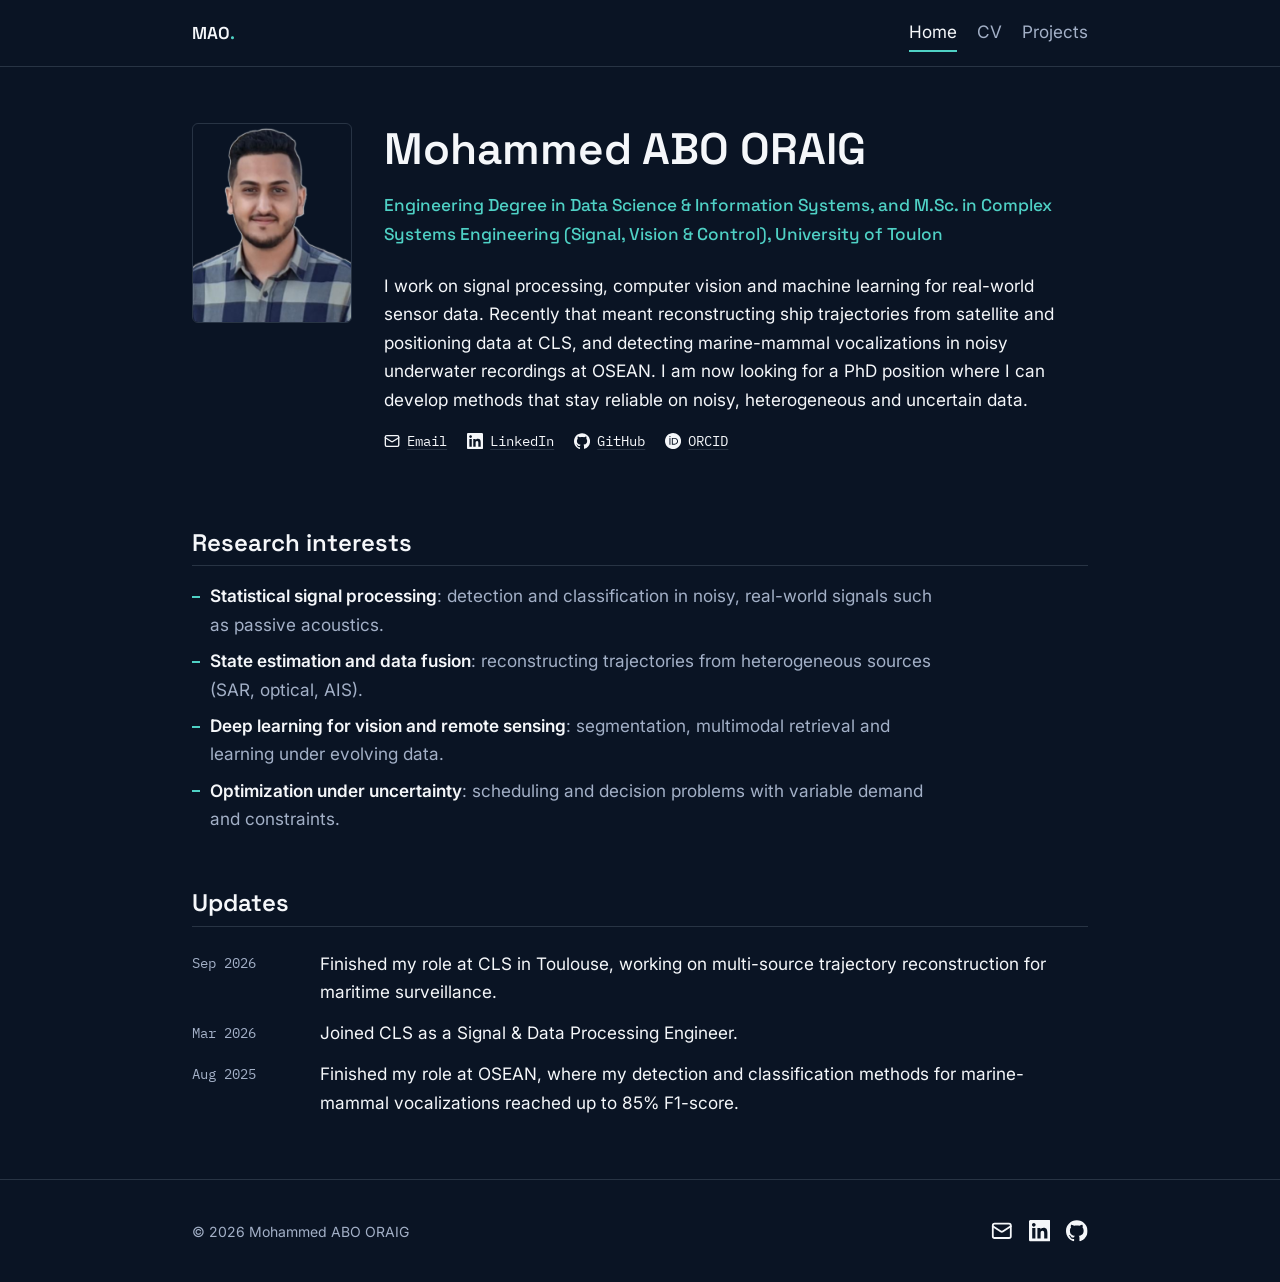
==== V2/index.html @ 3be8e7a5 "init V2" ====
<!DOCTYPE html>
<html lang="en">
<head>
  <meta charset="UTF-8">
  <meta name="viewport" content="width=device-width, initial-scale=1.0">
  <title>Mohammed ABO ORAIG</title>
  <meta name="description" content="Mohammed ABO ORAIG: M.Sc. and engineering student in complex systems, signal processing, vision and data science at the University of Toulon.">
  <meta name="theme-color" content="#0a1424">
  <link rel="icon" type="image/jpeg" href="../src/top.jpg">
  <link rel="preconnect" href="https://fonts.googleapis.com">
  <link rel="preconnect" href="https://fonts.gstatic.com" crossorigin>
  <link href="https://fonts.googleapis.com/css2?family=Inter:wght@400;500;600&family=Space+Grotesk:wght@500;600;700&family=IBM+Plex+Mono:wght@500&display=swap" rel="stylesheet">
  <link rel="stylesheet" href="styles.css">
</head>
<body>
  <!-- Icon sprite: defined once per page, drawn anywhere with <svg class="icon"><use href="#icon-NAME"/></svg>.
       Brand glyphs are from Simple Icons (CC0). Copy this whole block to cv.html and projects.html. -->
  <svg width="0" height="0" style="position:absolute" aria-hidden="true" focusable="false">
    <symbol id="icon-mail" viewBox="0 0 24 24">
      <g fill="none" stroke="currentColor" stroke-width="2" stroke-linecap="round" stroke-linejoin="round">
        <rect width="20" height="16" x="2" y="4" rx="2"/>
        <path d="m22 7-8.97 5.7a1.94 1.94 0 0 1-2.06 0L2 7"/>
      </g>
    </symbol>
    <symbol id="icon-linkedin" viewBox="0 0 24 24">
      <path d="M20.447 20.452h-3.554v-5.569c0-1.328-.027-3.037-1.852-3.037-1.853 0-2.136 1.445-2.136 2.939v5.667H9.351V9h3.414v1.561h.046c.477-.9 1.637-1.85 3.37-1.85 3.601 0 4.267 2.37 4.267 5.455v6.286zM5.337 7.433c-1.144 0-2.063-.926-2.063-2.065 0-1.138.92-2.063 2.063-2.063 1.14 0 2.064.925 2.064 2.063 0 1.139-.925 2.065-2.064 2.065zm1.782 13.019H3.555V9h3.564v11.452zM22.225 0H1.771C.792 0 0 .774 0 1.729v20.542C0 23.227.792 24 1.771 24h20.451C23.2 24 24 23.227 24 22.271V1.729C24 .774 23.2 0 22.222 0h.003z"/>
    </symbol>
    <symbol id="icon-github" viewBox="0 0 24 24">
      <path d="M12 .297c-6.63 0-12 5.373-12 12 0 5.303 3.438 9.8 8.205 11.385.6.113.82-.258.82-.577 0-.285-.01-1.04-.015-2.04-3.338.724-4.042-1.61-4.042-1.61C4.422 18.07 3.633 17.7 3.633 17.7c-1.087-.744.084-.729.084-.729 1.205.084 1.838 1.236 1.838 1.236 1.07 1.835 2.809 1.305 3.495.998.108-.776.417-1.305.76-1.605-2.665-.3-5.466-1.332-5.466-5.93 0-1.31.465-2.38 1.235-3.22-.135-.303-.54-1.523.105-3.176 0 0 1.005-.322 3.3 1.23.96-.267 1.98-.399 3-.405 1.02.006 2.04.138 3 .405 2.28-1.552 3.285-1.23 3.285-1.23.645 1.653.24 2.873.12 3.176.765.84 1.23 1.91 1.23 3.22 0 4.61-2.805 5.625-5.475 5.92.42.36.81 1.096.81 2.22 0 1.606-.015 2.896-.015 3.286 0 .315.21.69.825.57C20.565 22.092 24 17.592 24 12.297c0-6.627-5.373-12-12-12"/>
    </symbol>
    <symbol id="icon-orcid" viewBox="0 0 24 24">
      <path d="M12 0C5.372 0 0 5.372 0 12s5.372 12 12 12 12-5.372 12-12S18.628 0 12 0zM7.369 4.378c.525 0 .947.431.947.947s-.422.947-.947.947a.95.95 0 0 1-.947-.947c0-.525.422-.947.947-.947zm-.722 3.038h1.444v10.041H6.647V7.416zm3.562 0h3.9c3.712 0 5.344 2.653 5.344 5.025 0 2.578-2.016 5.025-5.325 5.025h-3.919V7.416zm1.444 1.303v7.444h2.297c3.272 0 4.022-2.484 4.022-3.722 0-2.016-1.284-3.722-4.097-3.722h-2.222z"/>
    </symbol>
  </svg>

  <a class="skip-link" href="#main">Skip to content</a>

  <header class="site-header">
    <div class="container">
      <a class="brand" href="index.html" aria-label="Mohammed ABO ORAIG, home">MAO<span>.</span></a>
      <nav class="site-nav" aria-label="Main">
        <ul>
          <li><a href="index.html" aria-current="page">Home</a></li>
          <li><a href="cv.html">CV</a></li>
          <li><a href="projects.html">Projects</a></li>
        </ul>
      </nav>
    </div>
  </header>

  <main id="main">
    <section class="intro container" aria-labelledby="intro-title">
      <img class="portrait" src="../src/photo.png" alt="Portrait of Mohammed ABO ORAIG" width="160" height="200">
      <div class="intro-text">
        <h1 id="intro-title">Mohammed ABO ORAIG</h1>
        <p class="intro-role">Engineering Degree in Data Science &amp; Information Systems, and M.Sc. in Complex Systems Engineering (Signal, Vision &amp; Control), University of Toulon</p>
        <p class="intro-statement">I work on signal processing, computer vision and machine learning for real-world sensor data. Recently that meant reconstructing ship trajectories from satellite and positioning data at CLS, and detecting marine-mammal vocalizations in noisy underwater recordings at OSEAN. I am now looking for a PhD position where I can develop methods that stay reliable on noisy, heterogeneous and uncertain data.</p>
        <ul class="link-row">
          <li><a href="mailto:m.abooraig@gmail.com"><svg class="icon" aria-hidden="true" focusable="false"><use href="#icon-mail"/></svg>Email</a></li>
          <li><a href="https://www.linkedin.com/in/mohammed-abo-oraig/" target="_blank" rel="noopener noreferrer"><svg class="icon" aria-hidden="true" focusable="false"><use href="#icon-linkedin"/></svg>LinkedIn</a></li>
          <li><a href="https://github.com/AboOraig/" target="_blank" rel="noopener noreferrer"><svg class="icon" aria-hidden="true" focusable="false"><use href="#icon-github"/></svg>GitHub</a></li>
          <li><a href="https://orcid.org/0009-0007-1928-8496" target="_blank" rel="noopener noreferrer"><svg class="icon" aria-hidden="true" focusable="false"><use href="#icon-orcid"/></svg>ORCID</a></li>
        </ul>
      </div>
    </section>

    <div class="container">
      <section class="page-section" id="research-interests">
        <h2>Research interests</h2>
        <ul class="interests">
          <li><strong>Statistical signal processing</strong>: detection and classification in noisy, real-world signals such as passive acoustics.</li>
          <li><strong>State estimation and data fusion</strong>: reconstructing trajectories from heterogeneous sources (SAR, optical, AIS).</li>
          <li><strong>Deep learning for vision and remote sensing</strong>: segmentation, multimodal retrieval and learning under evolving data.</li>
          <li><strong>Optimization under uncertainty</strong>: scheduling and decision problems with variable demand and constraints.</li>
        </ul>
      </section>

      <section class="page-section" id="updates">
        <h2>Updates</h2>
        <ul class="updates">
          <li><time datetime="2026-09">Sep 2026</time><span>Finished my role at CLS in Toulouse, working on multi-source trajectory reconstruction for maritime surveillance.</span></li>
          <li><time datetime="2026-03">Mar 2026</time><span>Joined CLS as a Signal &amp; Data Processing Engineer.</span></li>
          <li><time datetime="2025-08">Aug 2025</time><span>Finished my role at OSEAN, where my detection and classification methods for marine-mammal vocalizations reached up to 85% F1-score.</span></li>
        </ul>
      </section>
    </div>
  </main>

  <footer class="site-footer">
    <div class="container">
      <p>© 2026 Mohammed ABO ORAIG</p>
      <ul class="link-row link-row--icons">
        <li><a href="mailto:m.abooraig@gmail.com" aria-label="Email" title="Email"><svg class="icon" aria-hidden="true" focusable="false"><use href="#icon-mail"/></svg></a></li>
        <li><a href="https://www.linkedin.com/in/mohammed-abo-oraig/" target="_blank" rel="noopener noreferrer" aria-label="LinkedIn" title="LinkedIn"><svg class="icon" aria-hidden="true" focusable="false"><use href="#icon-linkedin"/></svg></a></li>
        <li><a href="https://github.com/AboOraig/" target="_blank" rel="noopener noreferrer" aria-label="GitHub" title="GitHub"><svg class="icon" aria-hidden="true" focusable="false"><use href="#icon-github"/></svg></a></li>
      </ul>
    </div>
  </footer>
</body>
</html>
---- V2/styles.css ----
/* ============================================
   TOKENS
   One background, one surface, one accent.
   ============================================ */
:root {
  color-scheme: dark;

  /* Color */
  --bg: #0a1424;
  --surface: #132747;
  --border: rgba(148, 163, 184, 0.22);
  --text: #f5f7fa;
  --text-muted: #a3b0c7;
  --accent: #4fd1c5;
  --accent-soft: rgba(79, 209, 197, 0.14);

  /* Type */
  --font-heading: 'Space Grotesk', 'Inter', system-ui, sans-serif;
  --font-body: 'Inter', system-ui, sans-serif;
  --font-mono: 'IBM Plex Mono', ui-monospace, monospace;

  --fs-body: clamp(1rem, 0.96rem + 0.2vw, 1.075rem);
  --fs-small: 0.875rem;
  --fs-h1: clamp(1.9rem, 1.5rem + 1.8vw, 2.75rem);
  --fs-h2: clamp(1.25rem, 1.12rem + 0.6vw, 1.5rem);

  /* Spacing */
  --space-1: 0.5rem;
  --space-2: 1rem;
  --space-3: clamp(1.5rem, 1.2rem + 1.2vw, 2rem);
  --space-4: clamp(2.5rem, 2rem + 2vw, 3.5rem);
  --space-5: clamp(3.5rem, 3rem + 2.5vw, 5rem);

  /* Layout: one width for every page, so the header never shifts between pages */
  --measure: 56rem;
  --gutter: clamp(1rem, 4vw, 2rem);
  --radius: 6px;
}

/* ============================================
   RESET & BASE
   ============================================ */
*,
*::before,
*::after {
  box-sizing: border-box;
}

* {
  margin: 0;
}

html {
  scroll-padding-top: 5rem; /* keeps anchor targets clear of the sticky header */
}

@media (prefers-reduced-motion: no-preference) {
  html {
    scroll-behavior: smooth;
  }
}

body {
  font-family: var(--font-body);
  font-size: var(--fs-body);
  line-height: 1.65;
  background: var(--bg);
  color: var(--text);
  -webkit-font-smoothing: antialiased;
}

img {
  display: block;
  max-width: 100%;
  height: auto;
}

ul {
  list-style: none;
  padding: 0;
}

h1,
h2,
h3 {
  font-family: var(--font-heading);
  font-weight: 600;
  line-height: 1.2;
  color: var(--text);
}

h1 { font-size: var(--fs-h1); }
h2 { font-size: var(--fs-h2); }

p {
  max-width: 68ch;
  color: var(--text-muted);
}

p + p {
  margin-top: var(--space-1);
}

a {
  color: var(--accent);
  text-decoration-thickness: 1px;
  text-underline-offset: 0.2em;
}

:focus-visible {
  outline: 2px solid var(--accent);
  outline-offset: 3px;
  border-radius: 2px;
}

.skip-link {
  position: absolute;
  left: -9999px;
  top: 0;
  z-index: 100;
  padding: 0.6rem 1rem;
  background: var(--accent);
  color: var(--bg);
  font-weight: 600;
  text-decoration: none;
}

.skip-link:focus {
  left: 0;
}

/* ============================================
   LAYOUT
   ============================================ */
.container {
  width: min(var(--measure), 100% - 2 * var(--gutter));
  margin-inline: auto;
}

main {
  padding-bottom: var(--space-4);
}

/* ============================================
   HEADER & NAV
   ============================================ */
.site-header {
  position: sticky;
  top: 0;
  z-index: 10;
  background: var(--bg);
  border-bottom: 1px solid var(--border);
}

.site-header .container {
  display: flex;
  flex-wrap: wrap;
  align-items: center;
  justify-content: space-between;
  gap: 0.25rem 1.5rem;
  padding-block: 0.85rem;
}

.brand {
  font-family: var(--font-heading);
  font-weight: 600;
  color: var(--text);
  text-decoration: none;
}

.site-nav ul {
  display: flex;
  gap: 1.25rem;
}

.site-nav a {
  display: inline-block;
  padding-block: 0.25rem;
  color: var(--text-muted);
  text-decoration: none;
  border-bottom: 2px solid transparent;
}

.site-nav a:hover {
  color: var(--text);
}

.site-nav a[aria-current="page"] {
  color: var(--text);
  border-bottom-color: var(--accent);
}

/* ============================================
   SHARED PAGE PATTERNS
   ============================================ */
.page-header {
  display: flex;
  flex-wrap: wrap;
  align-items: baseline;
  justify-content: space-between;
  gap: var(--space-2);
  padding-block: var(--space-4) 0;
}

.page-header p {
  flex-basis: 100%;
}

.page-section {
  padding-top: var(--space-4);
}

.page-section > h2 {
  margin-bottom: var(--space-2);
  padding-bottom: 0.5rem;
  border-bottom: 1px solid var(--border);
}

.link-row {
  display: flex;
  flex-wrap: wrap;
  gap: 0.5rem 1.25rem;
  font-family: var(--font-mono);
  font-size: var(--fs-small);
}

.link-row a {
  color: var(--text);
  text-decoration-color: var(--border);
}

.link-row a:hover {
  color: var(--accent);
  text-decoration-color: var(--accent);
}

.button {
  display: inline-block;
  padding: 0.5rem 1rem;
  border: 1px solid var(--border);
  border-radius: var(--radius);
  color: var(--text);
  font-family: var(--font-mono);
  font-size: var(--fs-small);
  text-decoration: none;
  transition: border-color 0.2s ease, color 0.2s ease;
}

.button:hover {
  border-color: var(--accent);
  color: var(--accent);
}

/* Temporary: marks where content still has to be written. Delete the class as each block is filled. */
.placeholder {
  padding: 0.75rem 1rem;
  border: 1px dashed var(--border);
  border-radius: var(--radius);
  color: var(--text-muted);
  font-size: var(--fs-small);
}

/* ============================================
   HOME
   ============================================ */
.intro {
  display: flex;
  flex-wrap: wrap;
  align-items: flex-start;
  gap: var(--space-3);
  padding-block: var(--space-4) var(--space-2);
}

.portrait {
  width: clamp(7.5rem, 20vw, 10rem);
  aspect-ratio: 4 / 5;
  object-fit: cover;
  border: 1px solid var(--border);
  border-radius: var(--radius);
}

.intro-text {
  flex: 1 1 20rem;
  min-width: 0;
  display: flex;
  flex-direction: column;
  gap: var(--space-2);
}

.intro-role {
  color: var(--accent);
  font-family: var(--font-heading);
  font-weight: 500;
}

.intro-statement {
  color: var(--text);
}

.interests {
  display: grid;
  gap: var(--space-1);
  max-width: 68ch;
}

.interests li {
  position: relative;
  padding-left: 1.1rem;
  color: var(--text-muted);
}

.interests li::before {
  content: "";
  position: absolute;
  left: 0;
  top: 0.8em;
  width: 0.5rem;
  height: 2px;
  background: var(--accent);
}

.interests strong {
  color: var(--text);
  font-weight: 600;
}

.updates li {
  display: flex;
  flex-wrap: wrap;
  gap: 0.15rem var(--space-2);
  padding-block: 0.4rem;
}

.updates time {
  flex: 0 0 7rem;
  padding-top: 0.2em;
  color: var(--text-muted);
  font-family: var(--font-mono);
  font-size: var(--fs-small);
}

.updates span {
  flex: 1 1 18rem;
  max-width: 68ch;
}

/* ============================================
   ICONS (inline SVG sprite, see the top of each page)
   ============================================ */
.icon {
  flex: none;
  width: 1.15em;
  height: 1.15em;
  fill: currentColor;
}

.link-row a {
  display: inline-flex;
  align-items: center;
  gap: 0.5em;
}

/* Icon-only variant (footer): the link carries aria-label, and padding makes the tap target about 40px */
.link-row--icons {
  gap: 0;
  margin-right: -0.5rem;
}

.link-row--icons a {
  padding: 0.5rem;
}

.link-row--icons .icon {
  width: 1.35rem;
  height: 1.35rem;
}

.brand span {
  color: var(--accent);
}

/* ============================================
   FOOTER
   ============================================ */
.site-footer {
  border-top: 1px solid var(--border);
  padding-block: var(--space-3);
  color: var(--text-muted);
  font-size: var(--fs-small);
}

.site-footer .container {
  display: flex;
  flex-wrap: wrap;
  align-items: center;
  justify-content: space-between;
  gap: var(--space-1) var(--space-2);
}
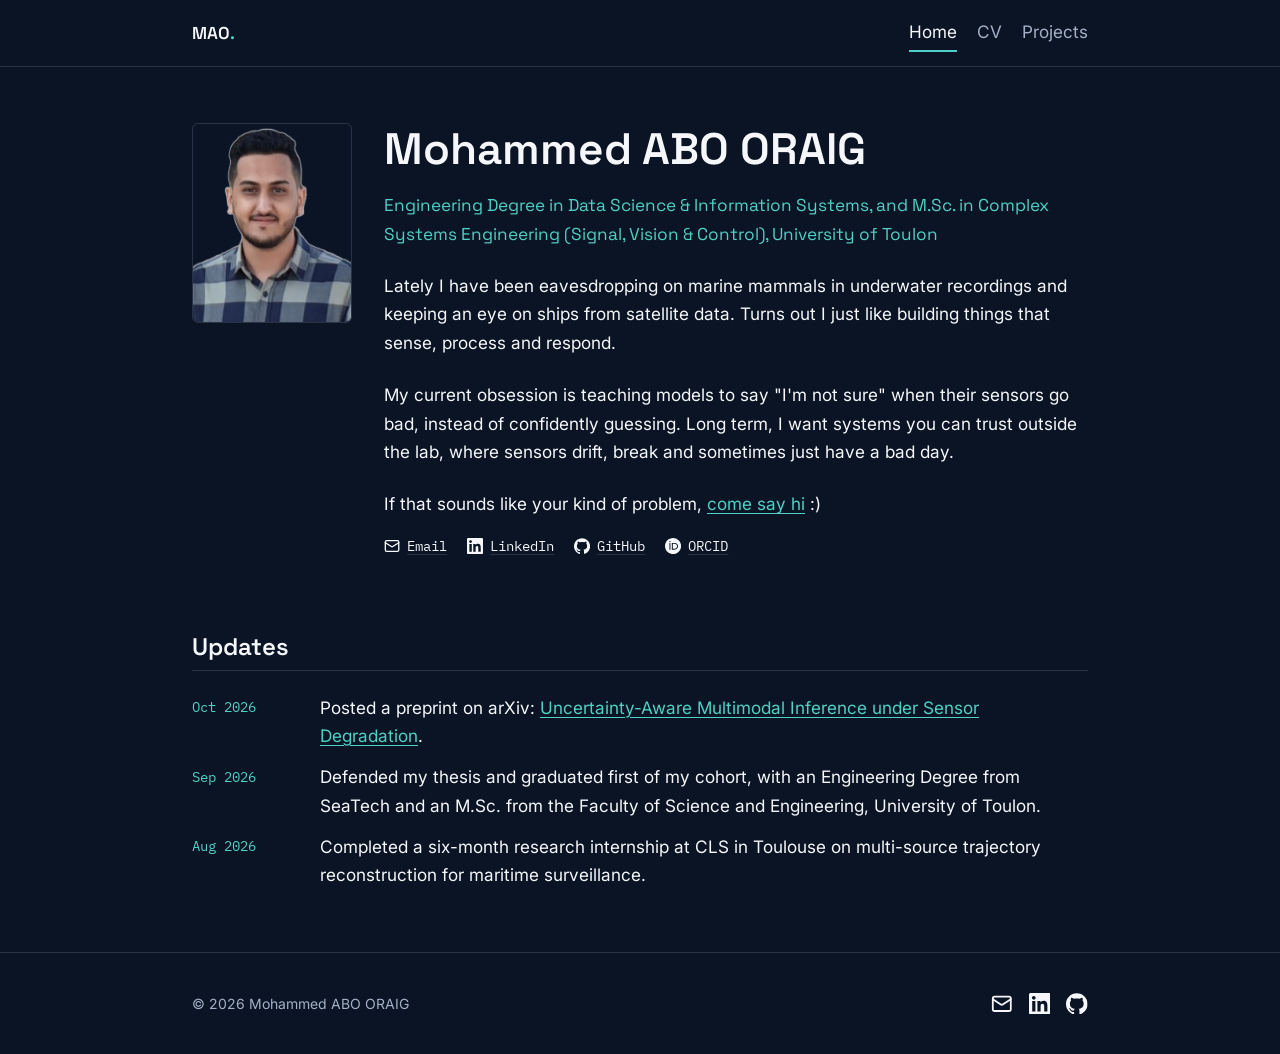
==== commit ff9ee14c: "update main page" ====
--- a/V2/index.html
+++ b/V2/index.html
@@ -53,8 +53,11 @@
       <img class="portrait" src="../src/photo.png" alt="Portrait of Mohammed ABO ORAIG" width="160" height="200">
       <div class="intro-text">
         <h1 id="intro-title">Mohammed ABO ORAIG</h1>
-        <p class="intro-role">Engineering Degree in Data Science &amp; Information Systems, and M.Sc. in Complex Systems Engineering (Signal, Vision &amp; Control), University of Toulon</p>
-        <p class="intro-statement">I work on signal processing, computer vision and machine learning for real-world sensor data. Recently that meant reconstructing ship trajectories from satellite and positioning data at CLS, and detecting marine-mammal vocalizations in noisy underwater recordings at OSEAN. I am now looking for a PhD position where I can develop methods that stay reliable on noisy, heterogeneous and uncertain data.</p>
+        <p class="intro-role">Engineering Degree in Data Science &amp; Information Systems, and M.Sc. in Complex Systems Engineering (Signal, Vision &amp; Control), University of Toulon</p>        
+        <p class="intro-statement">Lately I have been eavesdropping on marine mammals in underwater recordings and keeping an eye on ships from satellite data. Turns out I just like building things that sense, process and respond.</p>
+        <p class="intro-statement">My current obsession is teaching models to say "I'm not sure" when their sensors go bad, instead of confidently guessing. Long term, I want systems you can trust outside the lab, where sensors drift, break and sometimes just have a bad day.</p>
+        <p class="intro-statement">If that sounds like your kind of problem, <a href="mailto:m.abooraig@gmail.com">come say hi</a> :)</p>
+        
         <ul class="link-row">
           <li><a href="mailto:m.abooraig@gmail.com"><svg class="icon" aria-hidden="true" focusable="false"><use href="#icon-mail"/></svg>Email</a></li>
           <li><a href="https://www.linkedin.com/in/mohammed-abo-oraig/" target="_blank" rel="noopener noreferrer"><svg class="icon" aria-hidden="true" focusable="false"><use href="#icon-linkedin"/></svg>LinkedIn</a></li>
@@ -65,24 +68,26 @@
     </section>
 
     <div class="container">
+    <!-- 
       <section class="page-section" id="research-interests">
         <h2>Research interests</h2>
         <ul class="interests">
+          <li><strong>Uncertainty-aware multimodal inference</strong>: combining heterogeneous sensors reliably under noise and degradation.</li>
           <li><strong>Statistical signal processing</strong>: detection and classification in noisy, real-world signals such as passive acoustics.</li>
           <li><strong>State estimation and data fusion</strong>: reconstructing trajectories from heterogeneous sources (SAR, optical, AIS).</li>
           <li><strong>Deep learning for vision and remote sensing</strong>: segmentation, multimodal retrieval and learning under evolving data.</li>
           <li><strong>Optimization under uncertainty</strong>: scheduling and decision problems with variable demand and constraints.</li>
         </ul>
       </section>
-
+    --->
       <section class="page-section" id="updates">
         <h2>Updates</h2>
-        <ul class="updates">
-          <li><time datetime="2026-09">Sep 2026</time><span>Finished my role at CLS in Toulouse, working on multi-source trajectory reconstruction for maritime surveillance.</span></li>
-          <li><time datetime="2026-03">Mar 2026</time><span>Joined CLS as a Signal &amp; Data Processing Engineer.</span></li>
-          <li><time datetime="2025-08">Aug 2025</time><span>Finished my role at OSEAN, where my detection and classification methods for marine-mammal vocalizations reached up to 85% F1-score.</span></li>
+        <ul class="updates">         
+          <li><time datetime="2026-10">Oct 2026</time><span>Posted a preprint on arXiv: <a href="https://arxiv.org/abs/XXXX.XXXXX" target="_blank" rel="noopener noreferrer">Uncertainty-Aware Multimodal Inference under Sensor Degradation</a>.</span></li>
+          <li><time datetime="2026-09">Sep 2026</time><span>Defended my thesis and graduated first of my cohort, with an Engineering Degree from SeaTech and an M.Sc. from the Faculty of Science and Engineering, University of Toulon.</span></li>
+          <li><time datetime="2026-08">Aug 2026</time><span>Completed a six-month research internship at CLS in Toulouse on multi-source trajectory reconstruction for maritime surveillance.</span></li>
         </ul>
-      </section>
+      </section> 
     </div>
   </main>
 
--- a/V2/styles.css
+++ b/V2/styles.css
@@ -290,7 +290,7 @@
 .intro-role {
   color: var(--accent);
   font-family: var(--font-heading);
-  font-weight: 500;
+  font-weight: 400;
 }
 
 .intro-statement {
@@ -334,7 +334,7 @@
 .updates time {
   flex: 0 0 7rem;
   padding-top: 0.2em;
-  color: var(--text-muted);
+  color: var(--accent);
   font-family: var(--font-mono);
   font-size: var(--fs-small);
 }
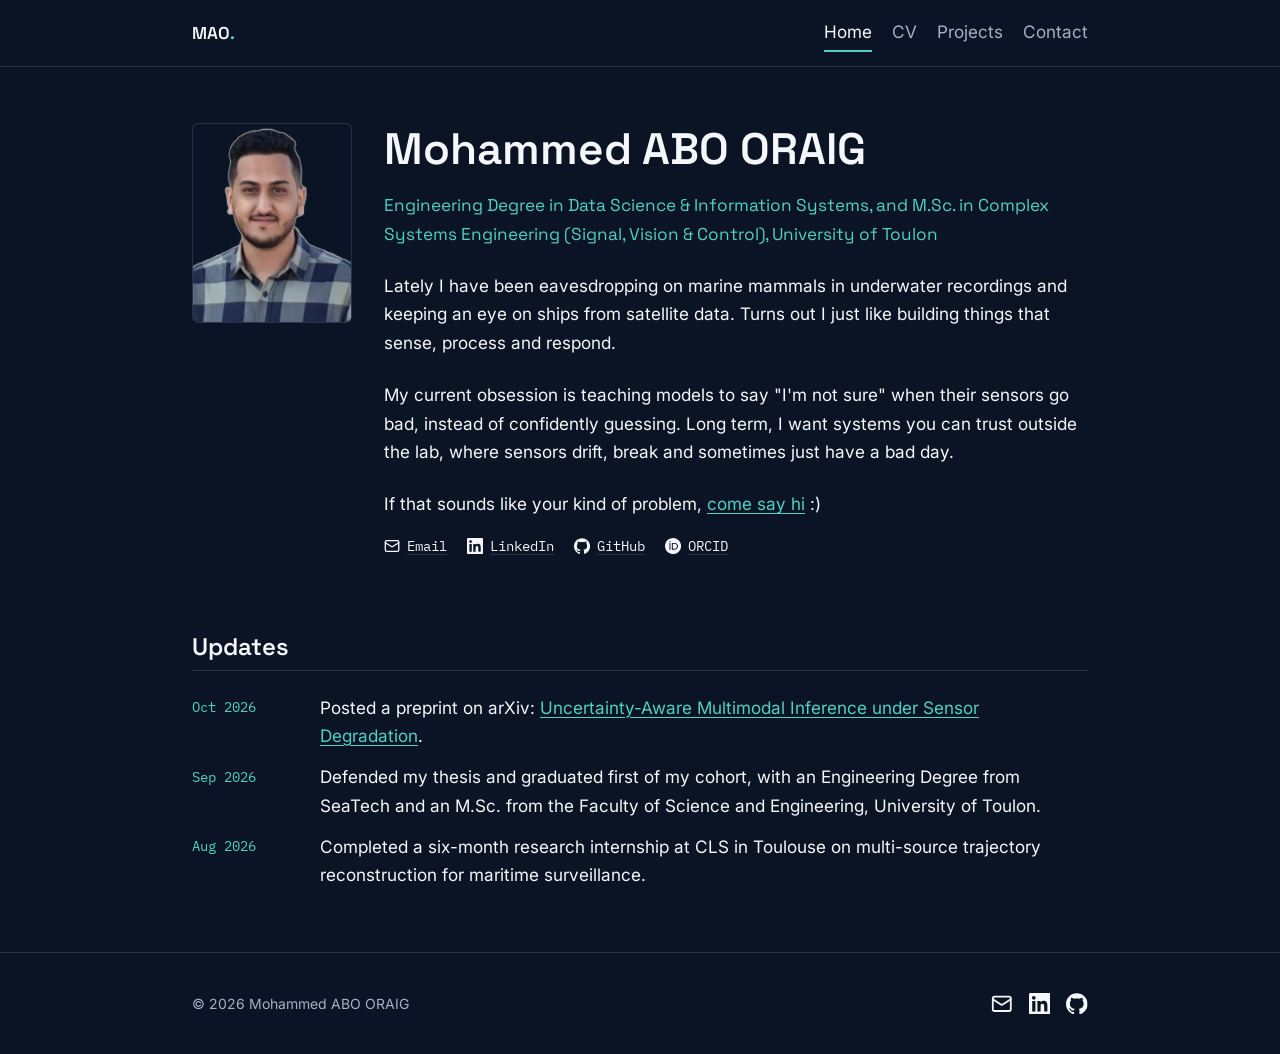
==== commit 55c88acf: "update main with contact and CV tabs" ====
--- a/V2/index.html
+++ b/V2/index.html
@@ -43,6 +43,7 @@
           <li><a href="index.html" aria-current="page">Home</a></li>
           <li><a href="cv.html">CV</a></li>
           <li><a href="projects.html">Projects</a></li>
+          <li><a href="contact.html">Contact</a></li>
         </ul>
       </nav>
     </div>
@@ -56,8 +57,7 @@
         <p class="intro-role">Engineering Degree in Data Science &amp; Information Systems, and M.Sc. in Complex Systems Engineering (Signal, Vision &amp; Control), University of Toulon</p>        
         <p class="intro-statement">Lately I have been eavesdropping on marine mammals in underwater recordings and keeping an eye on ships from satellite data. Turns out I just like building things that sense, process and respond.</p>
         <p class="intro-statement">My current obsession is teaching models to say "I'm not sure" when their sensors go bad, instead of confidently guessing. Long term, I want systems you can trust outside the lab, where sensors drift, break and sometimes just have a bad day.</p>
-        <p class="intro-statement">If that sounds like your kind of problem, <a href="mailto:m.abooraig@gmail.com">come say hi</a> :)</p>
-        
+        <p class="intro-statement">If that sounds like your kind of problem, <a href="contact.html">come say hi</a> :)</p>
         <ul class="link-row">
           <li><a href="mailto:m.abooraig@gmail.com"><svg class="icon" aria-hidden="true" focusable="false"><use href="#icon-mail"/></svg>Email</a></li>
           <li><a href="https://www.linkedin.com/in/mohammed-abo-oraig/" target="_blank" rel="noopener noreferrer"><svg class="icon" aria-hidden="true" focusable="false"><use href="#icon-linkedin"/></svg>LinkedIn</a></li>
--- a/V2/styles.css
+++ b/V2/styles.css
@@ -396,3 +396,188 @@
   justify-content: space-between;
   gap: var(--space-1) var(--space-2);
 }
+
+
+/* ============================================
+   CONTACT PAGE
+   ============================================ */
+
+
+:root {
+  --danger: #ff8f8f;
+}
+
+/* ---------- Primary button (also usable on other pages) ---------- */
+.button-primary {
+  background: var(--accent);
+  border-color: var(--accent);
+  color: var(--bg);
+  font-weight: 500;
+  cursor: pointer;
+}
+
+.button-primary:hover {
+  background: #6fe3d8;
+  border-color: #6fe3d8;
+  color: var(--bg);
+}
+
+.button-primary:disabled {
+  opacity: 0.75;
+  cursor: not-allowed;
+}
+
+/* ---------- Contact page ---------- */
+.contact-layout {
+  display: flex;
+  flex-wrap: wrap;
+  align-items: flex-start;
+  gap: var(--space-4) var(--space-3);
+  padding-top: var(--space-4);
+}
+
+.contact-info {
+  flex: 1 1 16rem;
+  min-width: 0;
+}
+
+.contact-info h2 {
+  margin-bottom: var(--space-2);
+}
+
+.contact-list {
+  display: grid;
+  gap: var(--space-1);
+  margin-block: var(--space-2);
+}
+
+.contact-list li {
+  display: flex;
+  align-items: center;
+  gap: 0.65rem;
+}
+
+.contact-list .icon {
+  color: var(--accent);
+}
+
+.contact-list a {
+  color: var(--text);
+  text-decoration-color: var(--border);
+  overflow-wrap: anywhere;
+}
+
+.contact-list a:hover {
+  color: var(--accent);
+  text-decoration-color: var(--accent);
+}
+
+.response-note {
+  color: var(--accent);
+  font-family: var(--font-mono);
+  font-size: var(--fs-small);
+}
+
+/* ---------- Form ---------- */
+.contact-form {
+  flex: 1.5 1 22rem;
+  min-width: 0;
+  display: grid;
+  gap: var(--space-1);
+  padding: var(--space-3);
+  background: var(--surface);
+  border: 1px solid var(--border);
+  border-radius: var(--radius);
+}
+
+.form-group label {
+  display: block;
+  margin-bottom: 0.4rem;
+  font-size: var(--fs-small);
+  font-weight: 600;
+  color: var(--text);
+}
+
+.form-group input,
+.form-group textarea {
+  width: 100%;
+  padding: 0.7rem 0.85rem;
+  border: 1px solid var(--border);
+  border-radius: var(--radius);
+  background: var(--bg);
+  color: var(--text);
+  font: inherit;
+}
+
+.form-group textarea {
+  min-height: 7rem;
+  resize: vertical;
+}
+
+.form-group input:focus-visible,
+.form-group textarea:focus-visible {
+  border-color: var(--accent);
+  outline-offset: 1px;
+}
+
+.form-group [aria-invalid="true"] {
+  border-color: var(--danger);
+}
+
+.field-error {
+  display: block;
+  min-height: 1.2em;
+  margin-top: 0.3rem;
+  color: var(--danger);
+  font-size: 0.8rem;
+}
+
+.honeypot {
+  position: absolute;
+  left: -9999px;
+  width: 1px;
+  height: 1px;
+  overflow: hidden;
+}
+
+.contact-form .button-primary {
+  display: flex;
+  align-items: center;
+  justify-content: center;
+  gap: 0.6rem;
+  width: 100%;
+  padding: 0.75rem;
+  font-size: 1rem;
+}
+
+.btn-spinner {
+  display: none;
+  width: 1rem;
+  height: 1rem;
+  border: 2px solid rgba(10, 20, 36, 0.35);
+  border-top-color: var(--bg);
+  border-radius: 50%;
+  animation: spin-btn 0.7s linear infinite;
+}
+
+.button-primary.loading .btn-spinner {
+  display: inline-block;
+}
+
+@keyframes spin-btn {
+  to { transform: rotate(360deg); }
+}
+
+.form-note {
+  min-height: 1.4em;
+  font-size: 0.9rem;
+}
+
+.form-note.success {
+  color: var(--accent);
+  font-weight: 600;
+}
+
+.form-note.error {
+  color: var(--danger);
+}
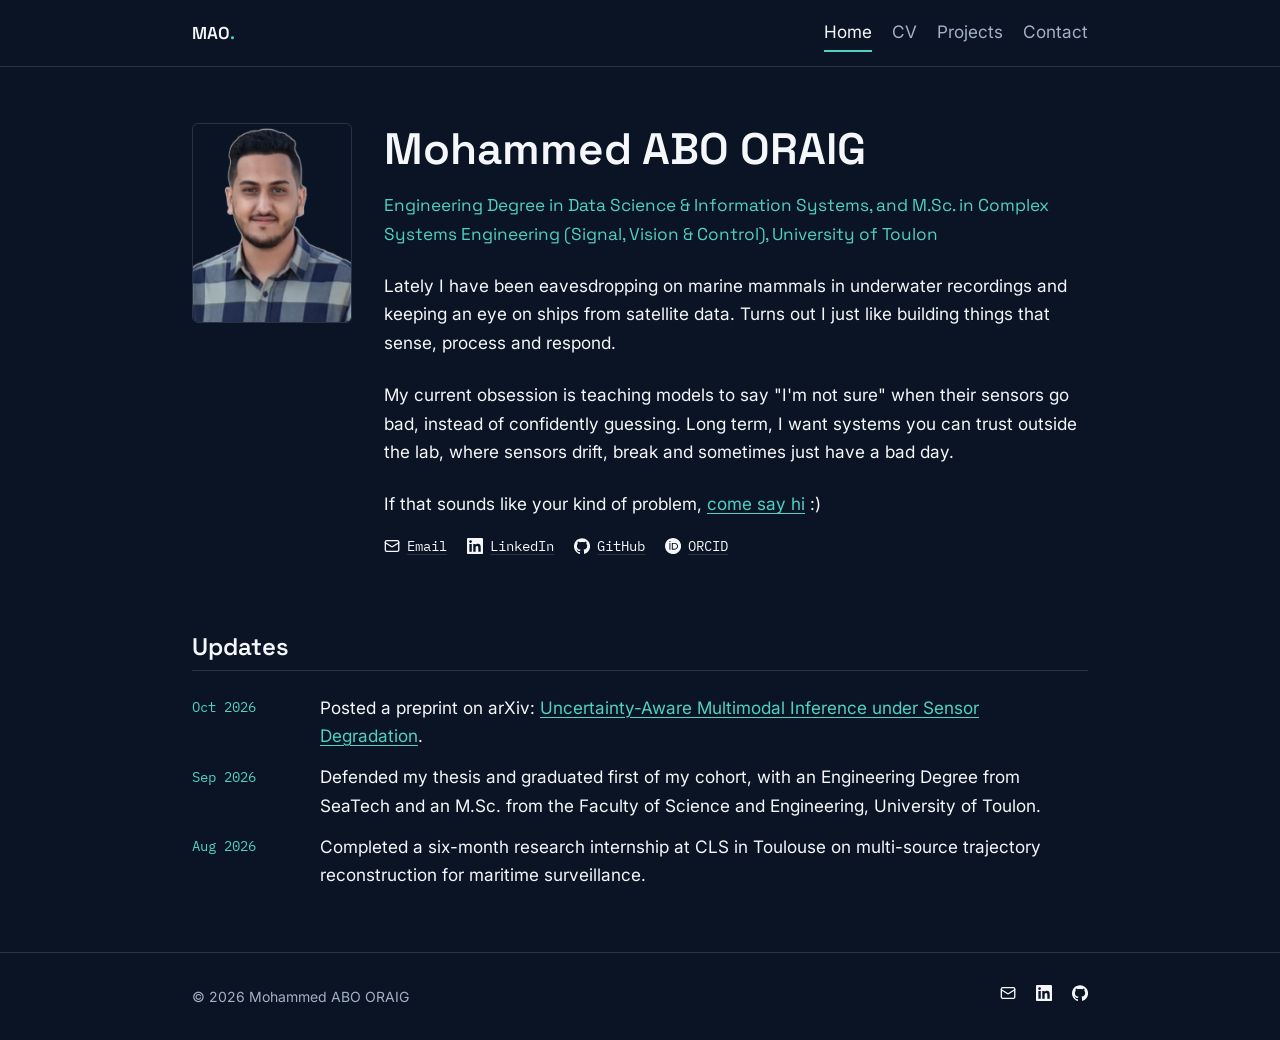
==== commit 574e7ce2: "Update CV" ====
--- a/V2/index.html
+++ b/V2/index.html
@@ -94,7 +94,7 @@
   <footer class="site-footer">
     <div class="container">
       <p>© 2026 Mohammed ABO ORAIG</p>
-      <ul class="link-row link-row--icons">
+      <ul class="link-row">
         <li><a href="mailto:m.abooraig@gmail.com" aria-label="Email" title="Email"><svg class="icon" aria-hidden="true" focusable="false"><use href="#icon-mail"/></svg></a></li>
         <li><a href="https://www.linkedin.com/in/mohammed-abo-oraig/" target="_blank" rel="noopener noreferrer" aria-label="LinkedIn" title="LinkedIn"><svg class="icon" aria-hidden="true" focusable="false"><use href="#icon-linkedin"/></svg></a></li>
         <li><a href="https://github.com/AboOraig/" target="_blank" rel="noopener noreferrer" aria-label="GitHub" title="GitHub"><svg class="icon" aria-hidden="true" focusable="false"><use href="#icon-github"/></svg></a></li>
--- a/V2/styles.css
+++ b/V2/styles.css
@@ -580,4 +580,289 @@
 
 .form-note.error {
   color: var(--danger);
-}+}
+
+
+/* ============================================
+   CV
+   Every section uses the same pattern: a date column on the left,
+   then a title, an organisation line and optional details.
+
+   Three text sizes only:
+     title  1.05rem  heading font, 600, --text
+     text   0.95rem  body font, --text-muted
+                     (organisation, details, bullets, row values, reference notes)
+     meta   0.875rem mono, 0.8rem on phones
+                     (dates, links, tags)
+
+   Dates: start date in the accent colour, end date below it in muted.
+   ============================================ */
+.page-section {
+  --date-w: 7rem;                       /* date column; narrower on phones, never stacked above the text */
+  --date-gap: var(--space-3);
+  --date-fs: var(--fs-small);
+}
+
+@media (max-width: 36rem) {
+  .page-section {
+    --date-w: 5rem;
+    --date-gap: 1rem;
+    --date-fs: 0.8rem;
+  }
+}
+
+/* ---------- Entries ---------- */
+.cv-list {
+  display: grid;
+  gap: var(--space-3);                  /* space between entries */
+}
+
+.cv-entry {
+  display: grid;
+  grid-template-columns: var(--date-w) minmax(0, 1fr);
+  column-gap: var(--date-gap);
+  align-items: baseline;                /* date and title share one baseline */
+}
+
+/* ---------- Dates (every section, including References) ---------- */
+.cv-date {
+  display: block;
+  color: var(--text-muted);
+  font-family: var(--font-mono);
+  font-size: var(--date-fs);
+  line-height: 1.5;
+  white-space: nowrap;
+}
+
+.cv-date > * {
+  display: block;                       /* <time> or <span>, one per line */
+}
+
+.cv-date > :first-child {
+  color: var(--accent);                 /* start date (or the only date) */
+}
+
+/* ---------- Body: title, organisation, details ---------- */
+.cv-body {
+  min-width: 0;
+}
+
+.cv-body h3,
+.cv-rows dt,
+.ref-title strong {
+  color: var(--text);
+  font-family: var(--font-heading);
+  font-size: 1.05rem;
+  font-weight: 600;
+  line-height: 1.3;
+}
+
+.cv-body h3 a {
+  color: inherit;
+  text-decoration-color: var(--border);
+}
+
+.cv-body h3 a:hover {
+  color: var(--accent);
+  text-decoration-color: var(--accent);
+}
+
+/* Small arrow after links that open in a new tab. The empty alt text after the slash keeps screen readers quiet. */
+.cv-body h3 a[target="_blank"]::after {
+  content: "\2197";
+  content: "\2197" / "";
+  display: inline-block;
+  margin-left: 0.3em;
+  color: var(--text-muted);
+  font-weight: 400;
+}
+
+.cv-org,
+.cv-detail,
+.cv-points li,
+.cv-rows dd,
+.ref-title,
+.ref-content {
+  color: var(--text-muted);
+  font-size: 0.95rem;
+}
+
+.cv-org strong,
+.ref-content strong {
+  color: var(--text);
+  font-weight: 600;
+}
+
+/* Vertical rhythm inside an entry */
+.cv-body > * + * {
+  margin-top: 0.4rem;
+}
+
+.cv-body > h3 + * {
+  margin-top: 0.2rem;                   /* organisation sits close under its title */
+}
+
+.cv-body > .cv-points,
+.cv-body > .cv-more {
+  margin-top: 0.6rem;
+}
+
+/* ---------- Bullet points and related-project link ---------- */
+.cv-points {
+  display: grid;
+  gap: 0.4rem;
+  max-width: 68ch;
+}
+
+.cv-points li {
+  position: relative;
+  padding-left: 1.1rem;
+}
+
+.cv-points li::before {
+  content: "";
+  position: absolute;
+  left: 0;
+  top: 0.8em;
+  width: 0.5rem;
+  height: 2px;
+  background: var(--accent);
+}
+
+.cv-more {
+  font-family: var(--font-mono);
+  font-size: var(--fs-small);
+}
+
+/* ---------- Publications: one citation per entry ---------- */
+.cv-pub {
+  font-size: 0.95rem;
+}
+
+.cv-pub strong {
+  color: var(--text);
+  font-weight: 600;
+}
+
+
+/* ---------- Label / value rows (Technical skills, Languages): same grid, label as the title ---------- */
+.cv-rows {
+  display: grid;
+  gap: var(--space-3);
+}
+
+.cv-rows > div {
+  display: grid;
+  grid-template-columns: var(--date-w) minmax(0, 1fr);
+  column-gap: var(--date-gap);
+}
+
+.cv-rows dt,
+.cv-rows dd {
+  grid-column: 2;
+}
+
+.cv-rows dd {
+  max-width: 68ch;
+  margin-top: 0.2rem;
+}
+
+
+.cv-rows--languages > div {
+  grid-template-columns: var(--date-w) minmax(0, 1fr);
+}
+
+.cv-rows--languages dt {
+  grid-column: 1;
+  font-weight: 600;
+}
+
+.cv-rows--languages dd {
+  grid-column: 2;
+  margin-top: 0;
+}
+
+/* ---------- Short note under a CV list ---------- */
+.cv-note {
+  margin-top: var(--space-3);
+  font-size: 0.95rem;
+}
+
+/* ---------- References: accordion rows, same columns as the entries ---------- */
+.ref-list {
+  list-style: none;
+  padding: 0;
+}
+
+.ref-item {
+  border-bottom: 1px solid var(--border);
+}
+
+/* The summary is the row: date | name and institution | chevron */
+.ref-summary {
+  display: grid;
+  grid-template-columns: var(--date-w) minmax(0, 1fr) auto;
+  column-gap: var(--date-gap);
+  align-items: baseline;
+  padding-block: 0.85rem;
+  list-style: none;
+  cursor: pointer;
+  user-select: none;
+  font-size: 1.05rem;
+  line-height: 1.5;
+}
+
+.ref-summary::-webkit-details-marker {
+  display: none;                        /* Safari */
+}
+
+.ref-summary:focus-visible {
+  outline: 2px solid var(--accent);
+  outline-offset: 2px;
+  border-radius: 2px;
+}
+
+.ref-summary:hover .ref-title strong {
+  color: var(--accent);
+}
+
+.ref-inst {
+  display: inline-block;                /* wraps as one unit, never mid-name */
+}
+
+/* Chevron: one line tall, so it sits on the first line of the name */
+.ref-icon {
+  align-self: start;
+  display: flex;
+  align-items: center;
+  height: 1.5em;
+  padding-right: 0.2rem;
+}
+
+.ref-icon::after {
+  content: "";
+  width: 0.45rem;
+  height: 0.45rem;
+  margin-top: -0.2rem;                  /* optical centring of the "v" */
+  border-right: 2px solid var(--accent);
+  border-bottom: 2px solid var(--accent);
+  transform: rotate(45deg);
+}
+
+.ref-details[open] .ref-icon::after {
+  transform: rotate(-135deg);
+  margin-top: 0.2rem;
+}
+
+/* Expanded text starts exactly under the name */
+.ref-content {
+  margin: -0.25rem 0 0 calc(var(--date-w) + var(--date-gap));
+  padding-bottom: 1rem;
+  max-width: 68ch;
+}
+
+@media (prefers-reduced-motion: no-preference) {
+  .ref-icon::after {
+    transition: transform 0.2s ease, margin-top 0.2s ease;
+  }
+}
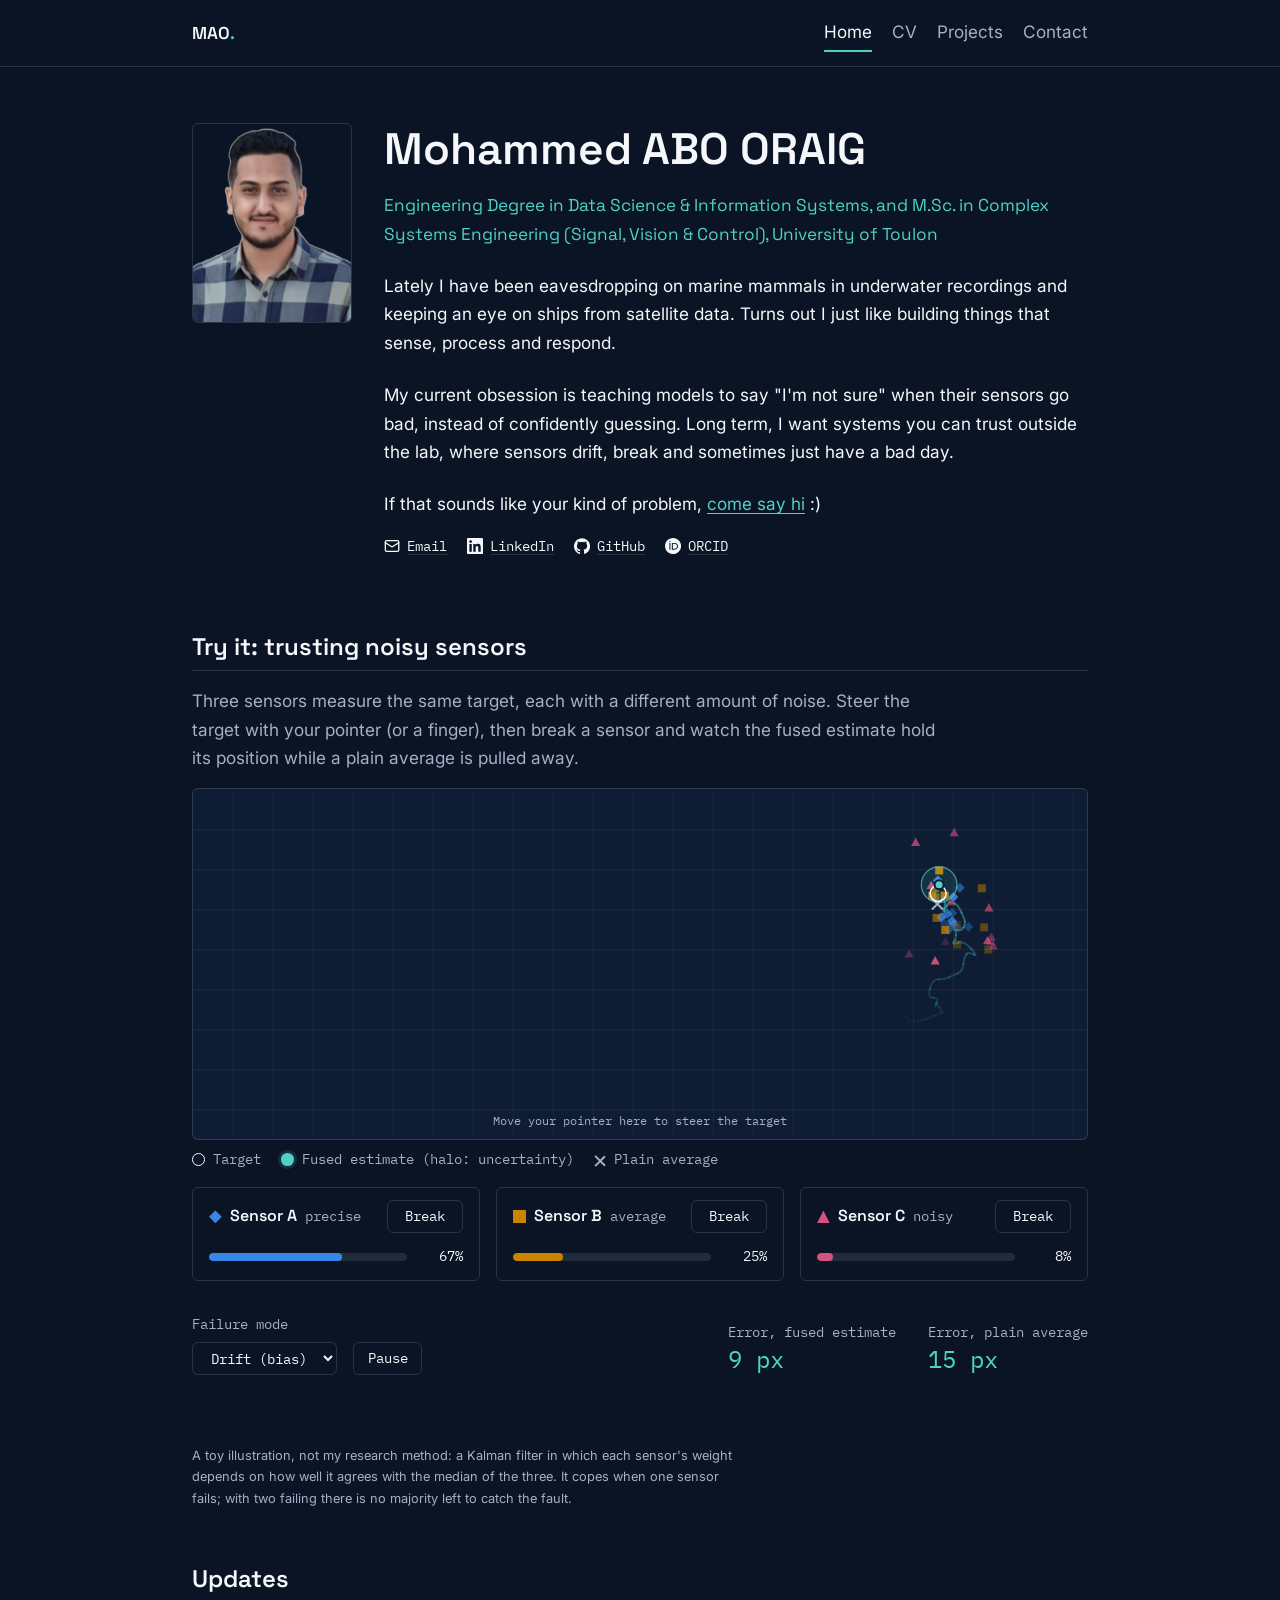
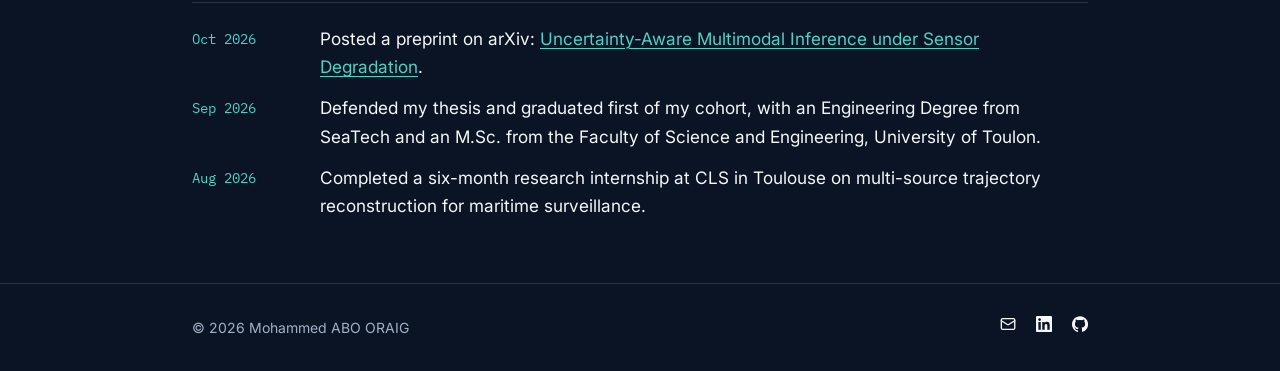
==== commit 3044f3f8: "Update home page with sensor demo" ====
--- a/V2/index.html
+++ b/V2/index.html
@@ -68,6 +68,82 @@
     </section>
 
     <div class="container">
+
+      <!-- Sensor-fusion demo. Stays hidden unless sensor-demo.js runs, so it never shows as a dead box. -->
+      <section class="page-section demo" id="demo" aria-labelledby="demo-title" data-demo hidden>
+        <h2 id="demo-title">Try it: trusting noisy sensors</h2>
+        <p>Three sensors measure the same target, each with a different amount of noise. Steer the target with your pointer (or a finger), then break a sensor and watch the fused estimate hold its position while a plain average is pulled away.</p>
+
+        <canvas class="demo-canvas" data-demo-canvas role="img" aria-label="Toy demo. A target follows your pointer. Three noisy sensors measure it. The fused estimate and its uncertainty circle are drawn on top."></canvas>
+
+        <ul class="demo-legend" aria-label="Legend">
+          <li><i class="demo-glyph demo-glyph--target" aria-hidden="true"></i>Target</li>
+          <li><i class="demo-glyph demo-glyph--est" aria-hidden="true"></i>Fused estimate (halo: uncertainty)</li>
+          <li><i class="demo-glyph demo-glyph--plain" aria-hidden="true"></i>Plain average</li>
+        </ul>
+
+        <ul class="demo-sensors" aria-label="Sensors and the share of weight each one receives">
+          <li class="demo-sensor" data-demo-sensor="a">
+            <div class="demo-sensor-head">
+              <i class="demo-glyph demo-glyph--a" aria-hidden="true"></i>
+              <h3>Sensor A</h3>
+              <span class="demo-sensor-note">precise</span>
+            </div>
+            <button type="button" class="demo-btn" data-break aria-label="Break sensor A">Break</button>
+            <div class="demo-meter-row">
+              <span class="demo-meter" aria-hidden="true"><span class="demo-fill" data-fill></span></span>
+              <span class="demo-pct" data-pct>0%</span>
+            </div>
+          </li>
+          <li class="demo-sensor" data-demo-sensor="b">
+            <div class="demo-sensor-head">
+              <i class="demo-glyph demo-glyph--b" aria-hidden="true"></i>
+              <h3>Sensor B</h3>
+              <span class="demo-sensor-note">average</span>
+            </div>
+            <button type="button" class="demo-btn" data-break aria-label="Break sensor B">Break</button>
+            <div class="demo-meter-row">
+              <span class="demo-meter" aria-hidden="true"><span class="demo-fill" data-fill></span></span>
+              <span class="demo-pct" data-pct>0%</span>
+            </div>
+          </li>
+          <li class="demo-sensor" data-demo-sensor="c">
+            <div class="demo-sensor-head">
+              <i class="demo-glyph demo-glyph--c" aria-hidden="true"></i>
+              <h3>Sensor C</h3>
+              <span class="demo-sensor-note">noisy</span>
+            </div>
+            <button type="button" class="demo-btn" data-break aria-label="Break sensor C">Break</button>
+            <div class="demo-meter-row">
+              <span class="demo-meter" aria-hidden="true"><span class="demo-fill" data-fill></span></span>
+              <span class="demo-pct" data-pct>0%</span>
+            </div>
+          </li>
+        </ul>
+
+        <div class="demo-foot">
+          <div class="demo-controls">
+            <label class="demo-fault">Failure mode
+              <select data-demo-fault>
+                <option value="bias">Drift (bias)</option>
+                <option value="noise">Noise burst</option>
+                <option value="dropout">Dropout</option>
+              </select>
+            </label>
+            <button type="button" class="demo-btn" data-demo-pause aria-label="Pause the animation">Pause</button>
+          </div>
+          <dl class="demo-errors">
+            <div><dt>Error, fused estimate</dt><dd data-err="fused">&ndash;</dd></div>
+            <div><dt>Error, plain average</dt><dd data-err="plain">&ndash;</dd></div>
+          </dl>
+        </div>
+
+        <p class="demo-status" role="status" data-demo-status></p>
+        <p class="demo-note">A toy illustration, not my research method: a Kalman filter in which each sensor's weight depends on how well it agrees with the median of the three. It copes when one sensor fails; with two failing there is no majority left to catch the fault.</p>
+      </section>
+
+
+
     <!-- 
       <section class="page-section" id="research-interests">
         <h2>Research interests</h2>
@@ -101,5 +177,8 @@
       </ul>
     </div>
   </footer>
+
+  <script src="sensor-demo.js" defer></script>
+  
 </body>
 </html>
--- a/V2/styles.css
+++ b/V2/styles.css
@@ -667,8 +667,27 @@
   text-decoration-color: var(--accent);
 }
 
+.proj-head h4 a {
+  color: inherit;
+  text-decoration-color: var(--border);
+}
+
+.proj-head h4 a:hover {
+  color: var(--accent);
+  text-decoration-color: var(--accent);
+}
+
 /* Small arrow after links that open in a new tab. The empty alt text after the slash keeps screen readers quiet. */
 .cv-body h3 a[target="_blank"]::after {
+  content: "\2197";
+  content: "\2197" / "";
+  display: inline-block;
+  margin-left: 0.3em;
+  color: var(--text-muted);
+  font-weight: 400;
+}
+
+.proj-head h4 a[target="_blank"]::after {
   content: "\2197";
   content: "\2197" / "";
   display: inline-block;
@@ -866,3 +885,504 @@
     transition: transform 0.2s ease, margin-top 0.2s ease;
   }
 }
+
+
+/* ============================================
+   PROJECTS
+   Featured work reuses the CV entry (.cv-entry, .cv-date, .cv-body).
+   The other projects are grouped by field: field name in the date column,
+   projects in the text column, so everything starts at the same x as on the CV.
+   ============================================ */
+
+/* ---------- Figures: a strip you swipe or scroll sideways (no JavaScript) ---------- */
+.cv-body > .figure-strip {
+  margin-top: 0.9rem;
+}
+
+.figure-strip {
+  display: flex;
+  gap: var(--space-1);
+  padding-bottom: 0.5rem;
+  overflow-x: auto;
+  scroll-snap-type: x proximity;
+  scrollbar-width: thin;
+  scrollbar-color: var(--border) transparent;
+}
+
+.figure-strip img {
+  flex: none;
+  width: auto;
+  min-width: 8rem;                      /* keeps an empty frame while a lazy image loads */
+  max-width: none;
+  height: clamp(11rem, 26vw, 15rem);
+  background: var(--surface);
+  border: 1px solid var(--border);
+  border-radius: var(--radius);
+  scroll-snap-align: start;
+}
+
+/* ---------- Bullets use the same line length as the paragraphs above them ---------- */
+.cv-points {
+  font-size: 0.95rem;
+}
+
+/* ---------- Links under a featured project ---------- */
+.cv-more a + a {
+  margin-left: 1.25rem;
+}
+
+/* ---------- Tags: one quiet line of monospace text ---------- */
+.proj-tags {
+  display: flex;
+  flex-wrap: wrap;
+  gap: 0 0.6rem;
+  color: var(--text-muted);
+  font-family: var(--font-mono);
+  font-size: var(--fs-small);
+}
+
+.proj-tags li:not(:last-child)::after {
+  content: "\00b7";
+  margin-left: 0.6rem;                  /* the dot stays with the tag before it when a line wraps */
+}
+
+.cv-body > .proj-tags {
+  margin-top: 0.6rem;
+}
+
+/* ---------- Other projects ---------- */
+.proj-groups {
+  display: grid;
+  gap: var(--space-4);
+}
+
+.proj-group {
+  display: grid;
+  grid-template-columns: var(--date-w) minmax(0, 1fr);
+  column-gap: var(--date-gap);
+  align-items: baseline;
+}
+
+.proj-field {
+  color: var(--accent);
+  font-family: var(--font-mono);
+  font-size: var(--date-fs);
+  font-weight: 400;
+  line-height: 1.5;
+  overflow-wrap: break-word;
+}
+
+.proj-list {
+  display: grid;
+  gap: var(--space-3);
+}
+
+.proj > * + * {
+  margin-top: 0.4rem;
+}
+
+.proj-head {
+  display: flex;
+  flex-wrap: wrap;
+  align-items: baseline;
+  justify-content: space-between;
+  gap: 0.1rem 1rem;
+}
+
+.proj h4 {
+  color: var(--text);
+  font-family: var(--font-heading);
+  font-size: 1.05rem;
+  font-weight: 600;
+  line-height: 1.3;
+}
+
+.proj-head + * {
+  margin-top: 0.2rem;
+}
+
+.proj-code {
+  font-family: var(--font-mono);
+  font-size: var(--fs-small);
+}
+
+.proj-code::after {
+  content: "\2197";
+  content: "\2197" / "";
+  display: inline-block;
+  margin-left: 0.3em;
+}
+
+/* "Details" toggle: native <details>, no JavaScript */
+.proj > .proj-more,
+.proj > .proj-tags {
+  margin-top: 0.6rem;
+}
+
+.proj-more summary {
+  display: inline-flex;
+  align-items: center;
+  gap: 0.45rem;
+  list-style: none;
+  cursor: pointer;
+  color: var(--accent);
+  font-family: var(--font-mono);
+  font-size: var(--fs-small);
+}
+
+.proj-more summary::-webkit-details-marker {
+  display: none;                        /* Safari */
+}
+
+.proj-more summary::before {
+  content: "";
+  display: inline-block;
+  border-top: 0.3rem solid transparent;
+  border-bottom: 0.3rem solid transparent;
+  border-left: 0.45rem solid currentColor;
+}
+
+.proj-more[open] summary::before {
+  transform: rotate(90deg);
+}
+
+.proj-more summary:hover {
+  text-decoration: underline;
+}
+
+.proj-more .cv-points {
+  margin-top: 0.6rem;
+}
+
+@media (prefers-reduced-motion: no-preference) {
+  .proj-more summary::before {
+    transition: transform 0.15s ease;
+  }
+}
+
+/* Phones: the field name becomes a heading above its projects, so the text keeps its full width */
+@media (max-width: 36rem) {
+  .proj-group {
+    grid-template-columns: minmax(0, 1fr);
+    row-gap: 0.75rem;
+  }
+}
+
+
+
+
+/* ============================================
+   HOME: SENSOR-FUSION DEMO  (append to styles.css)
+   Colours were checked on the dark surface: blue, amber and magenta stay
+   distinguishable under colour-vision deficiency, and every sensor also has
+   its own shape (diamond, square, triangle).
+   ============================================ */
+.demo {
+  --demo-a: #3987e5;                       /* sensor A: blue, diamond */
+  --demo-b: #c98500;                       /* sensor B: amber, square */
+  --demo-c: #d55181;                       /* sensor C: magenta, triangle */
+  --demo-plot: #0e1c34;
+  --demo-grid: rgba(148, 163, 184, 0.09);
+  --demo-track: rgba(148, 163, 184, 0.16);
+}
+
+.demo[hidden] {
+  display: none;
+}
+
+.demo-canvas {
+  display: block;
+  width: 100%;
+  height: clamp(15rem, 40vw, 22rem);
+  margin-top: var(--space-2);
+  border: 1px solid var(--border);
+  border-radius: var(--radius);
+  background: var(--demo-plot);
+  cursor: crosshair;
+  touch-action: pan-y;                     /* vertical swipes still scroll the page */
+}
+
+/* ---------- Legend ---------- */
+.demo-legend {
+  display: flex;
+  flex-wrap: wrap;
+  gap: 0.25rem 1.25rem;
+  margin-top: var(--space-1);
+  font-family: var(--font-mono);
+  font-size: var(--fs-small);
+  color: var(--text-muted);
+}
+
+.demo-legend li {
+  display: inline-flex;
+  align-items: center;
+  gap: 0.5rem;
+}
+
+.demo-glyph {
+  display: inline-block;
+  flex: none;
+  width: 0.8rem;
+  height: 0.8rem;
+  background: var(--demo-color, currentColor);
+}
+
+.demo-glyph--a { --demo-color: var(--demo-a); clip-path: polygon(50% 0, 100% 50%, 50% 100%, 0 50%); }
+.demo-glyph--b { --demo-color: var(--demo-b); }
+.demo-glyph--c { --demo-color: var(--demo-c); clip-path: polygon(50% 0, 100% 100%, 0 100%); }
+
+.demo-glyph--target {
+  background: none;
+  border: 1.5px solid var(--text);
+  border-radius: 50%;
+}
+
+.demo-glyph--est {
+  background: var(--accent);
+  border-radius: 50%;
+  box-shadow: 0 0 0 3px var(--accent-soft);
+}
+
+.demo-glyph--plain {
+  position: relative;
+  background: none;
+}
+
+.demo-glyph--plain::before,
+.demo-glyph--plain::after {
+  content: '';
+  position: absolute;
+  inset: 50% -0.05rem auto;
+  height: 2px;
+  background: var(--text-muted);
+  transform: rotate(45deg);
+}
+
+.demo-glyph--plain::after {
+  transform: rotate(-45deg);
+}
+
+/* ---------- Buttons and select ---------- */
+.demo-btn,
+.demo-fault select {
+  padding: 0.35rem 0.85rem;
+  border: 1px solid var(--border);
+  border-radius: var(--radius);
+  background: transparent;
+  color: var(--text);
+  font-family: var(--font-mono);
+  font-size: var(--fs-small);
+  line-height: 1.4;
+  cursor: pointer;
+  transition: border-color 0.2s ease, color 0.2s ease;
+}
+
+.demo-btn:hover,
+.demo-fault select:hover {
+  border-color: var(--accent);
+  color: var(--accent);
+}
+
+.demo-fault select {
+  background: var(--bg);
+}
+
+@media (pointer: coarse) {
+  .demo-btn,
+  .demo-fault select {
+    min-height: 2.75rem;
+  }
+}
+
+/* ---------- Sensor cards ---------- */
+.demo-sensors {
+  display: grid;
+  grid-template-columns: repeat(3, minmax(0, 1fr));
+  gap: var(--space-2);
+  margin-top: var(--space-2);
+}
+
+.demo-sensor {
+  display: grid;
+  grid-template-columns: minmax(0, 1fr) auto;
+  align-items: center;
+  gap: 0.75rem 0.5rem;
+  padding: 0.75rem 1rem;
+  border: 1px solid var(--border);
+  border-radius: var(--radius);
+  transition: border-color 0.2s ease;
+}
+
+.demo-sensor[data-demo-sensor='a'] { --demo-color: var(--demo-a); }
+.demo-sensor[data-demo-sensor='b'] { --demo-color: var(--demo-b); }
+.demo-sensor[data-demo-sensor='c'] { --demo-color: var(--demo-c); }
+
+.demo-sensor.is-broken {
+  border-color: var(--danger, #ff8f8f);
+}
+
+.demo-sensor-head {
+  display: flex;
+  align-items: baseline;
+  gap: 0.5rem;
+  min-width: 0;
+}
+
+.demo-sensor-head .demo-glyph {
+  align-self: center;
+}
+
+.demo-sensor h3 {
+  font-size: 1rem;
+  white-space: nowrap;
+}
+
+.demo-sensor .demo-btn {
+  min-width: 4.75rem;
+}
+
+.demo-sensor-note {
+  min-width: 0;
+  color: var(--text-muted);
+  font-family: var(--font-mono);
+  font-size: var(--fs-small);
+}
+
+.demo-meter-row {
+  grid-column: 1 / -1;
+  display: flex;
+  align-items: center;
+  gap: 0.75rem;
+}
+
+.demo-meter {
+  position: relative;
+  flex: 1;
+  height: 0.5rem;
+  border-radius: 999px;
+  background: var(--demo-track);
+  overflow: hidden;
+}
+
+.demo-fill {
+  position: absolute;
+  inset: 0 auto 0 0;
+  width: calc(var(--w, 0) * 100%);
+  border-radius: inherit;
+  background: var(--demo-color);
+  transition: width 0.25s linear;
+}
+
+.demo-pct {
+  min-width: 5.5ch;
+  text-align: right;
+  font-family: var(--font-mono);
+  font-size: var(--fs-small);
+  color: var(--text);
+  white-space: nowrap;
+}
+
+/* ---------- Controls and read-outs ---------- */
+.demo-foot {
+  display: flex;
+  flex-wrap: wrap;
+  align-items: flex-end;
+  justify-content: space-between;
+  gap: var(--space-2) var(--space-3);
+  margin-top: var(--space-3);
+}
+
+.demo-controls {
+  display: flex;
+  align-items: flex-end;
+  gap: var(--space-2);
+}
+
+.demo-fault {
+  display: flex;
+  flex-direction: column;
+  gap: 0.35rem;
+  color: var(--text-muted);
+  font-family: var(--font-mono);
+  font-size: var(--fs-small);
+}
+
+.demo-errors {
+  display: flex;
+  gap: var(--space-3);
+}
+
+.demo-errors dt {
+  color: var(--text-muted);
+  font-family: var(--font-mono);
+  font-size: var(--fs-small);
+}
+
+.demo-errors dd {
+  font-family: var(--font-mono);
+  font-size: 1.5rem;
+  line-height: 1.3;
+  color: var(--accent);
+}
+
+.demo-errors div:first-child dd {
+  color: var(--accent);
+}
+
+.demo-status {
+  min-height: calc(2 * 1.65em);            /* reserved, so the page does not jump */
+  margin-top: var(--space-2);
+  font-size: var(--fs-small);
+}
+
+.demo-note {
+  margin-top: var(--space-1);
+  font-size: 0.8rem;
+}
+
+@media (max-width: 48rem) {
+  .demo-sensors {
+    grid-template-columns: 1fr;
+    gap: var(--space-1);
+  }
+
+  .demo-sensor {
+    gap: 0.5rem;
+    padding: 0.6rem 0.75rem;
+  }
+
+  .demo-foot {
+    gap: var(--space-2);
+  }
+
+  .demo-controls,
+  .demo-errors {
+    width: 100%;
+  }
+
+  .demo-controls {
+    justify-content: space-between;
+  }
+
+  .demo-errors {
+    justify-content: space-between;
+  }
+
+  .demo-status {
+    min-height: calc(3 * 1.65em);
+  }
+}
+
+@media (prefers-reduced-motion: reduce) {
+  .demo-fill,
+  .demo-sensor,
+  .demo-btn {
+    transition: none;
+  }
+}
+
+@media print {
+  .demo {
+    display: none;
+  }
+}
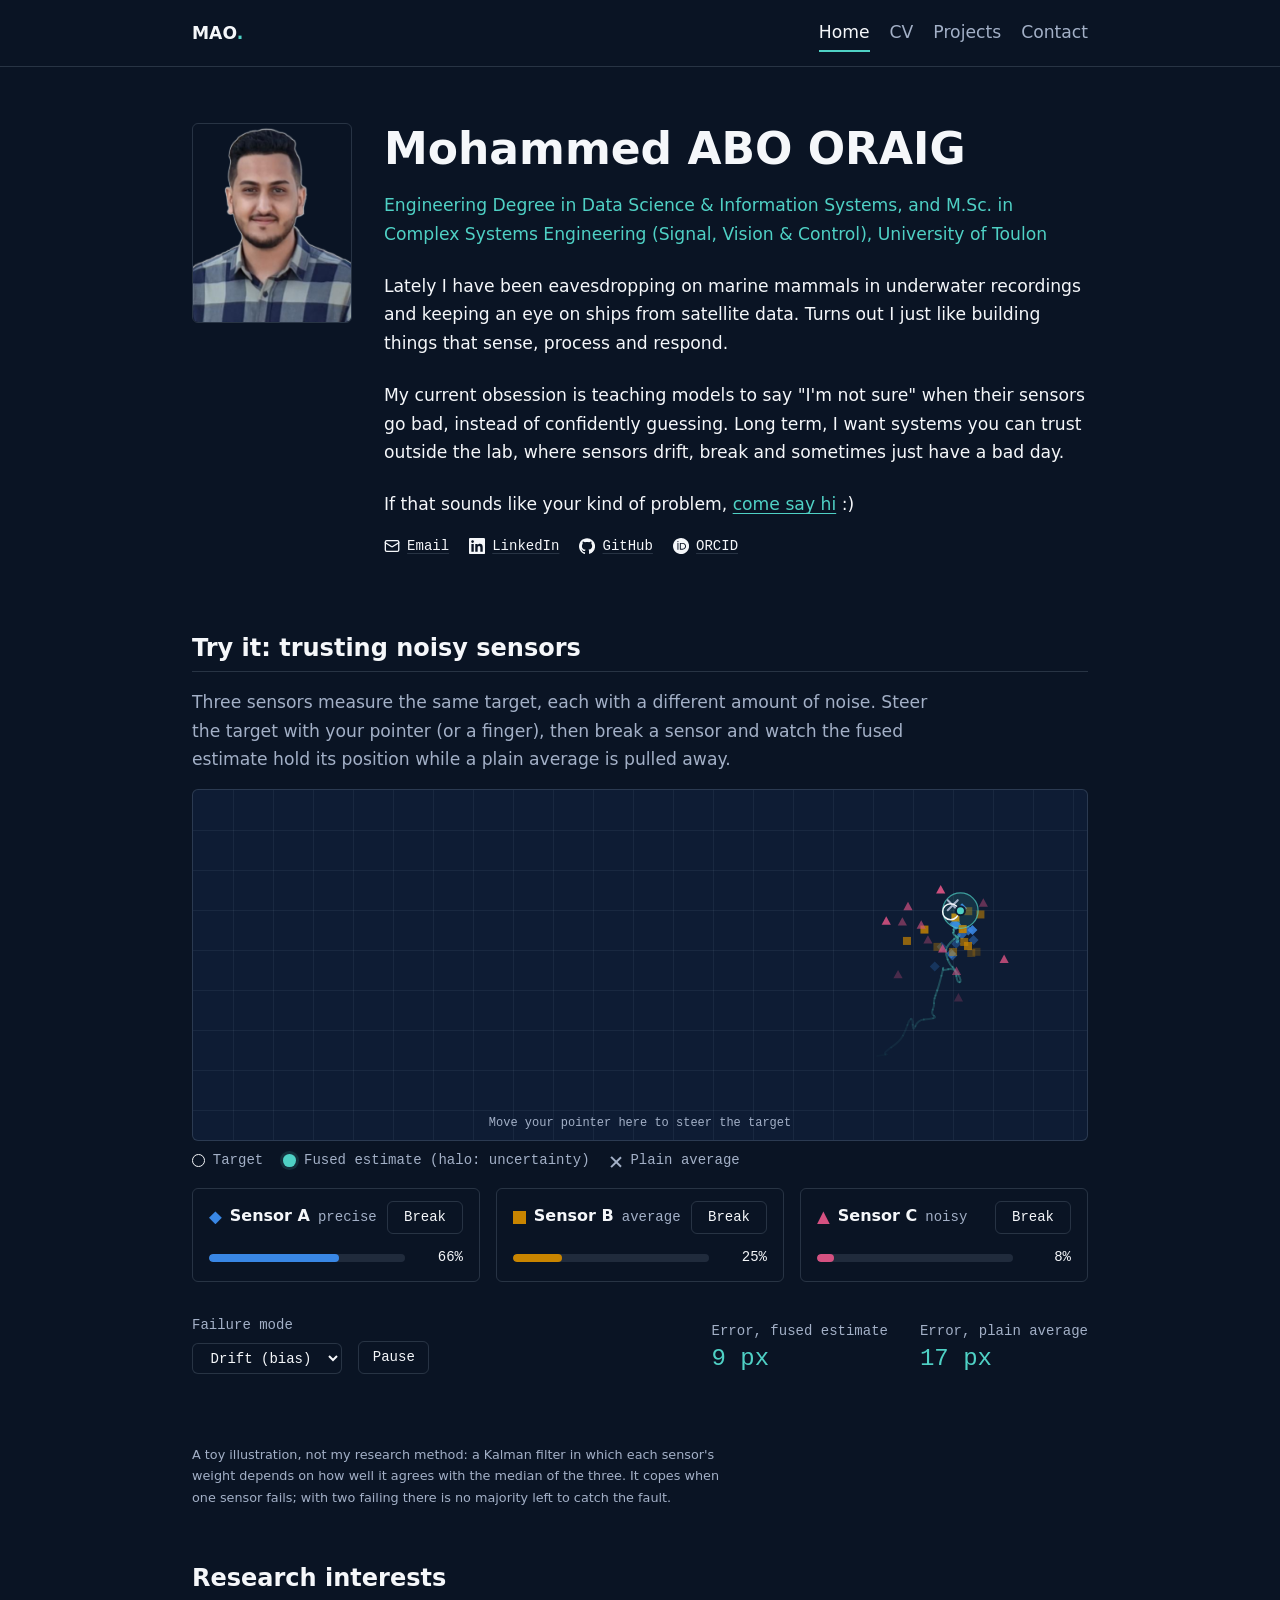
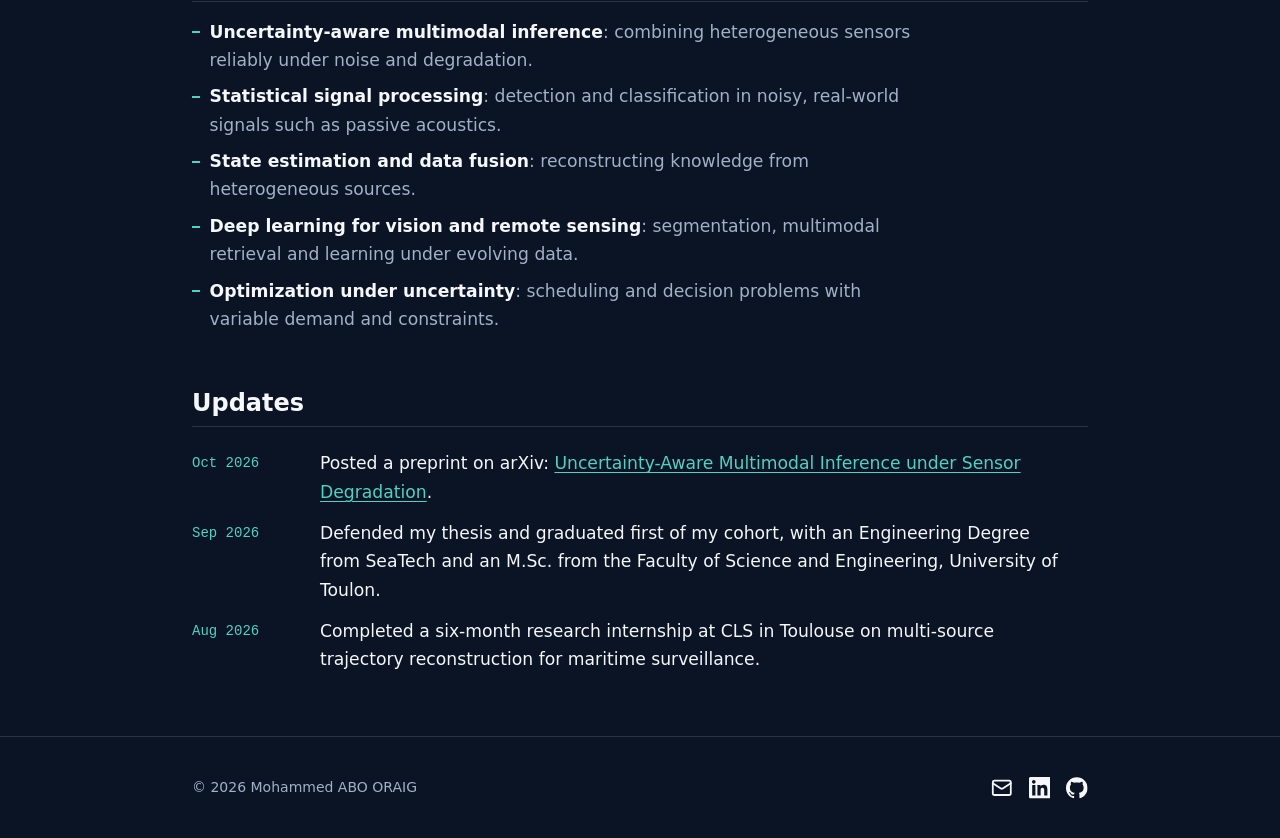
==== commit aff815ae: "Update and finalize website" ====
--- a/V2/index.html
+++ b/V2/index.html
@@ -6,10 +6,18 @@
   <title>Mohammed ABO ORAIG</title>
   <meta name="description" content="Mohammed ABO ORAIG: M.Sc. and engineering student in complex systems, signal processing, vision and data science at the University of Toulon.">
   <meta name="theme-color" content="#0a1424">
-  <link rel="icon" type="image/jpeg" href="../src/top.jpg">
-  <link rel="preconnect" href="https://fonts.googleapis.com">
-  <link rel="preconnect" href="https://fonts.gstatic.com" crossorigin>
-  <link href="https://fonts.googleapis.com/css2?family=Inter:wght@400;500;600&family=Space+Grotesk:wght@500;600;700&family=IBM+Plex+Mono:wght@500&display=swap" rel="stylesheet">
+  <meta property="og:type" content="website">
+  <meta property="og:site_name" content="Mohammed ABO ORAIG">
+  <meta property="og:title" content="Mohammed ABO ORAIG: signal, vision and machine learning">
+  <meta property="og:description" content="Engineer in signal processing, vision and machine learning (M.Sc. and Engineering Degree, University of Toulon). Open to PhD positions.">
+  <meta property="og:image" content="https://abooraig.github.io/me/og-image.png">
+  <meta property="og:image:width" content="1200">
+  <meta property="og:image:height" content="630">
+  <meta property="og:image:alt" content="Mohammed ABO ORAIG. Signal, vision and machine learning. University of Toulon.">
+  <meta name="twitter:card" content="summary_large_image">  <link rel="icon" type="image/jpeg" href="../src/top.jpg">
+  <link rel="preload" href="fonts/inter-latin.woff2" as="font" type="font/woff2" crossorigin>
+  <link rel="preload" href="fonts/space-grotesk-latin.woff2" as="font" type="font/woff2" crossorigin>
+  <link rel="preload" href="fonts/ibm-plex-mono-latin-500.woff2" as="font" type="font/woff2" crossorigin>
   <link rel="stylesheet" href="styles.css">
 </head>
 <body>
@@ -143,19 +151,17 @@
       </section>
 
 
-
-    <!-- 
       <section class="page-section" id="research-interests">
         <h2>Research interests</h2>
         <ul class="interests">
           <li><strong>Uncertainty-aware multimodal inference</strong>: combining heterogeneous sensors reliably under noise and degradation.</li>
           <li><strong>Statistical signal processing</strong>: detection and classification in noisy, real-world signals such as passive acoustics.</li>
-          <li><strong>State estimation and data fusion</strong>: reconstructing trajectories from heterogeneous sources (SAR, optical, AIS).</li>
+          <li><strong>State estimation and data fusion</strong>: reconstructing knowledge from heterogeneous sources.</li>
           <li><strong>Deep learning for vision and remote sensing</strong>: segmentation, multimodal retrieval and learning under evolving data.</li>
           <li><strong>Optimization under uncertainty</strong>: scheduling and decision problems with variable demand and constraints.</li>
         </ul>
       </section>
-    --->
+
       <section class="page-section" id="updates">
         <h2>Updates</h2>
         <ul class="updates">         
@@ -170,7 +176,7 @@
   <footer class="site-footer">
     <div class="container">
       <p>© 2026 Mohammed ABO ORAIG</p>
-      <ul class="link-row">
+      <ul class="link-row link-row--icons">
         <li><a href="mailto:m.abooraig@gmail.com" aria-label="Email" title="Email"><svg class="icon" aria-hidden="true" focusable="false"><use href="#icon-mail"/></svg></a></li>
         <li><a href="https://www.linkedin.com/in/mohammed-abo-oraig/" target="_blank" rel="noopener noreferrer" aria-label="LinkedIn" title="LinkedIn"><svg class="icon" aria-hidden="true" focusable="false"><use href="#icon-linkedin"/></svg></a></li>
         <li><a href="https://github.com/AboOraig/" target="_blank" rel="noopener noreferrer" aria-label="GitHub" title="GitHub"><svg class="icon" aria-hidden="true" focusable="false"><use href="#icon-github"/></svg></a></li>
--- a/V2/styles.css
+++ b/V2/styles.css
@@ -1,3 +1,46 @@
+/* ============================================
+   FONTS
+   Self-hosted (folder: fonts/). The weight ranges are the ones the Google Fonts
+   link used to request, so every weight resolves exactly as before.
+   unicode-range: a file is only downloaded when a page uses its characters
+   (the Greek file is only needed for the "ρ" on the Projects page).
+   ============================================ */
+@font-face {
+  font-family: 'Inter';
+  font-style: normal;
+  font-weight: 400 600;
+  font-display: swap;
+  src: url('fonts/inter-latin.woff2') format('woff2');
+  unicode-range: U+0000-00FF, U+0131, U+0152-0153, U+02BB-02BC, U+02C6, U+02DA, U+02DC, U+0304, U+0308, U+0329, U+2000-206F, U+20AC, U+2122, U+2191, U+2193, U+2212, U+2215, U+FEFF, U+FFFD;
+}
+
+@font-face {
+  font-family: 'Inter';
+  font-style: normal;
+  font-weight: 400 600;
+  font-display: swap;
+  src: url('fonts/inter-greek.woff2') format('woff2');
+  unicode-range: U+0370-0377, U+037A-037F, U+0384-038A, U+038C, U+038E-03A1, U+03A3-03FF;
+}
+
+@font-face {
+  font-family: 'Space Grotesk';
+  font-style: normal;
+  font-weight: 500 700;
+  font-display: swap;
+  src: url('fonts/space-grotesk-latin.woff2') format('woff2');
+  unicode-range: U+0000-00FF, U+0131, U+0152-0153, U+02BB-02BC, U+02C6, U+02DA, U+02DC, U+0304, U+0308, U+0329, U+2000-206F, U+20AC, U+2122, U+2191, U+2193, U+2212, U+2215, U+FEFF, U+FFFD;
+}
+
+@font-face {
+  font-family: 'IBM Plex Mono';
+  font-style: normal;
+  font-weight: 500;
+  font-display: swap;
+  src: url('fonts/ibm-plex-mono-latin-500.woff2') format('woff2');
+  unicode-range: U+0000-00FF, U+0131, U+0152-0153, U+02BB-02BC, U+02C6, U+02DA, U+02DC, U+0304, U+0308, U+0329, U+2000-206F, U+20AC, U+2122, U+2191, U+2193, U+2212, U+2215, U+FEFF, U+FFFD;
+}
+
 /* ============================================
    TOKENS
    One background, one surface, one accent.
@@ -190,6 +233,22 @@
   border-bottom-color: var(--accent);
 }
 
+/* Add right after the .site-nav rules in "HEADER & NAV":
+   with four items the header wraps onto two rows on 360px phones. */
+@media (max-width: 30rem) {
+  .site-header .container {
+    gap: 0.25rem 1rem;
+  }
+
+  .site-nav ul {
+    gap: 0.9rem;
+  }
+
+  .site-nav a {
+    font-size: 0.95rem;
+  }
+}
+
 /* ============================================
    SHARED PAGE PATTERNS
    ============================================ */
@@ -400,11 +459,12 @@
 
 /* ============================================
    CONTACT PAGE
+   Same pattern as the CV and Projects pages: page header with a one-line
+   introduction, then sections that each start with an h2 and a rule.
    ============================================ */
-
-
 :root {
   --danger: #ff8f8f;
+  --accent-hover: #6fe3d8;
 }
 
 /* ---------- Primary button (also usable on other pages) ---------- */
@@ -417,8 +477,8 @@
 }
 
 .button-primary:hover {
-  background: #6fe3d8;
-  border-color: #6fe3d8;
+  background: var(--accent-hover);
+  border-color: var(--accent-hover);
   color: var(--bg);
 }
 
@@ -427,13 +487,12 @@
   cursor: not-allowed;
 }
 
-/* ---------- Contact page ---------- */
+/* ---------- Layout: two sections side by side, stacked on phones ---------- */
 .contact-layout {
   display: flex;
   flex-wrap: wrap;
   align-items: flex-start;
-  gap: var(--space-4) var(--space-3);
-  padding-top: var(--space-4);
+  column-gap: var(--space-4);           /* the rows get their space from .page-section's padding-top */
 }
 
 .contact-info {
@@ -441,20 +500,23 @@
   min-width: 0;
 }
 
-.contact-info h2 {
-  margin-bottom: var(--space-2);
-}
-
+.contact-form-section {
+  flex: 1.6 1 22rem;
+  min-width: 0;
+}
+
+/* ---------- Email and profiles ---------- */
 .contact-list {
   display: grid;
-  gap: var(--space-1);
-  margin-block: var(--space-2);
+  gap: 0.25rem;
 }
 
 .contact-list li {
   display: flex;
   align-items: center;
   gap: 0.65rem;
+  font-family: var(--font-mono);       /* links are mono everywhere else on the site */
+  font-size: var(--fs-small);
 }
 
 .contact-list .icon {
@@ -462,6 +524,7 @@
 }
 
 .contact-list a {
+  padding-block: 0.35rem;
   color: var(--text);
   text-decoration-color: var(--border);
   overflow-wrap: anywhere;
@@ -473,6 +536,7 @@
 }
 
 .response-note {
+  margin-top: var(--space-2);
   color: var(--accent);
   font-family: var(--font-mono);
   font-size: var(--fs-small);
@@ -480,22 +544,21 @@
 
 /* ---------- Form ---------- */
 .contact-form {
-  flex: 1.5 1 22rem;
-  min-width: 0;
   display: grid;
-  gap: var(--space-1);
-  padding: var(--space-3);
-  background: var(--surface);
-  border: 1px solid var(--border);
-  border-radius: var(--radius);
+  gap: 0.6rem;
+}
+
+.form-hint {
+  margin-bottom: var(--space-1);
+  font-size: var(--fs-small);
 }
 
 .form-group label {
   display: block;
   margin-bottom: 0.4rem;
+  color: var(--text);
   font-size: var(--fs-small);
   font-weight: 600;
-  color: var(--text);
 }
 
 .form-group input,
@@ -504,13 +567,13 @@
   padding: 0.7rem 0.85rem;
   border: 1px solid var(--border);
   border-radius: var(--radius);
-  background: var(--bg);
+  background: var(--surface);
   color: var(--text);
   font: inherit;
 }
 
 .form-group textarea {
-  min-height: 7rem;
+  min-height: 8rem;
   resize: vertical;
 }
 
@@ -520,16 +583,23 @@
   outline-offset: 1px;
 }
 
+/* Browser autofill would otherwise paint the fields white or yellow */
+.form-group input:-webkit-autofill {
+  -webkit-text-fill-color: var(--text);
+  caret-color: var(--text);
+  box-shadow: 0 0 0 100px var(--surface) inset;
+}
+
 .form-group [aria-invalid="true"] {
   border-color: var(--danger);
 }
 
 .field-error {
   display: block;
-  min-height: 1.2em;
+  min-height: 1.4em;                    /* reserved, so the form does not jump when an error appears */
   margin-top: 0.3rem;
   color: var(--danger);
-  font-size: 0.8rem;
+  font-size: var(--fs-small);
 }
 
 .honeypot {
@@ -545,9 +615,10 @@
   align-items: center;
   justify-content: center;
   gap: 0.6rem;
-  width: 100%;
-  padding: 0.75rem;
-  font-size: 1rem;
+  justify-self: start;
+  min-width: 11rem;
+  margin-top: var(--space-1);
+  padding: 0.65rem 1.25rem;
 }
 
 .btn-spinner {
@@ -569,8 +640,9 @@
 }
 
 .form-note {
-  min-height: 1.4em;
-  font-size: 0.9rem;
+  min-height: 1.6em;
+  margin-top: var(--space-1);
+  font-size: 0.95rem;
 }
 
 .form-note.success {
@@ -581,6 +653,29 @@
 .form-note.error {
   color: var(--danger);
 }
+
+@media (max-width: 36rem) {
+  .contact-form .button-primary {
+    justify-self: stretch;              /* full-width tap target on phones */
+  }
+}
+
+@media (pointer: coarse) {
+  .contact-list a {
+    padding-block: 0.7rem;
+  }
+
+  .contact-form .button-primary {
+    min-height: 2.75rem;
+  }
+}
+
+@media (prefers-reduced-motion: reduce) {
+  .btn-spinner {
+    animation-duration: 2s;             /* slower, still shows that something is happening */
+  }
+}
+
 
 
 /* ============================================
@@ -1382,7 +1477,13 @@
 }
 
 @media print {
-  .demo {
-    display: none;
-  }
+  :root { color-scheme: light; --bg:#fff; --surface:#fff; --text:#111; --text-muted:#333; --accent:#0b5f58; --border:#bbb; }
+  body { font-size: 10.5pt; line-height: 1.45; }
+  .site-header, .skip-link, .page-header .button, .site-footer .link-row, .figure-strip, .demo { display: none; }
+  .page-section { padding-top: 1.25rem; }
+  .cv-entry, .proj, .ref-item { break-inside: avoid; }
+  .page-section > h2 { break-after: avoid; }
+  details::details-content { content-visibility: visible; display: block; }
+  .ref-icon, .proj-more summary { display: none; }
+  .cv-pub a[href^="http"]::after { content: " (" attr(href) ")"; color: var(--text-muted); font-size: .85em; word-break: break-all; }
 }
